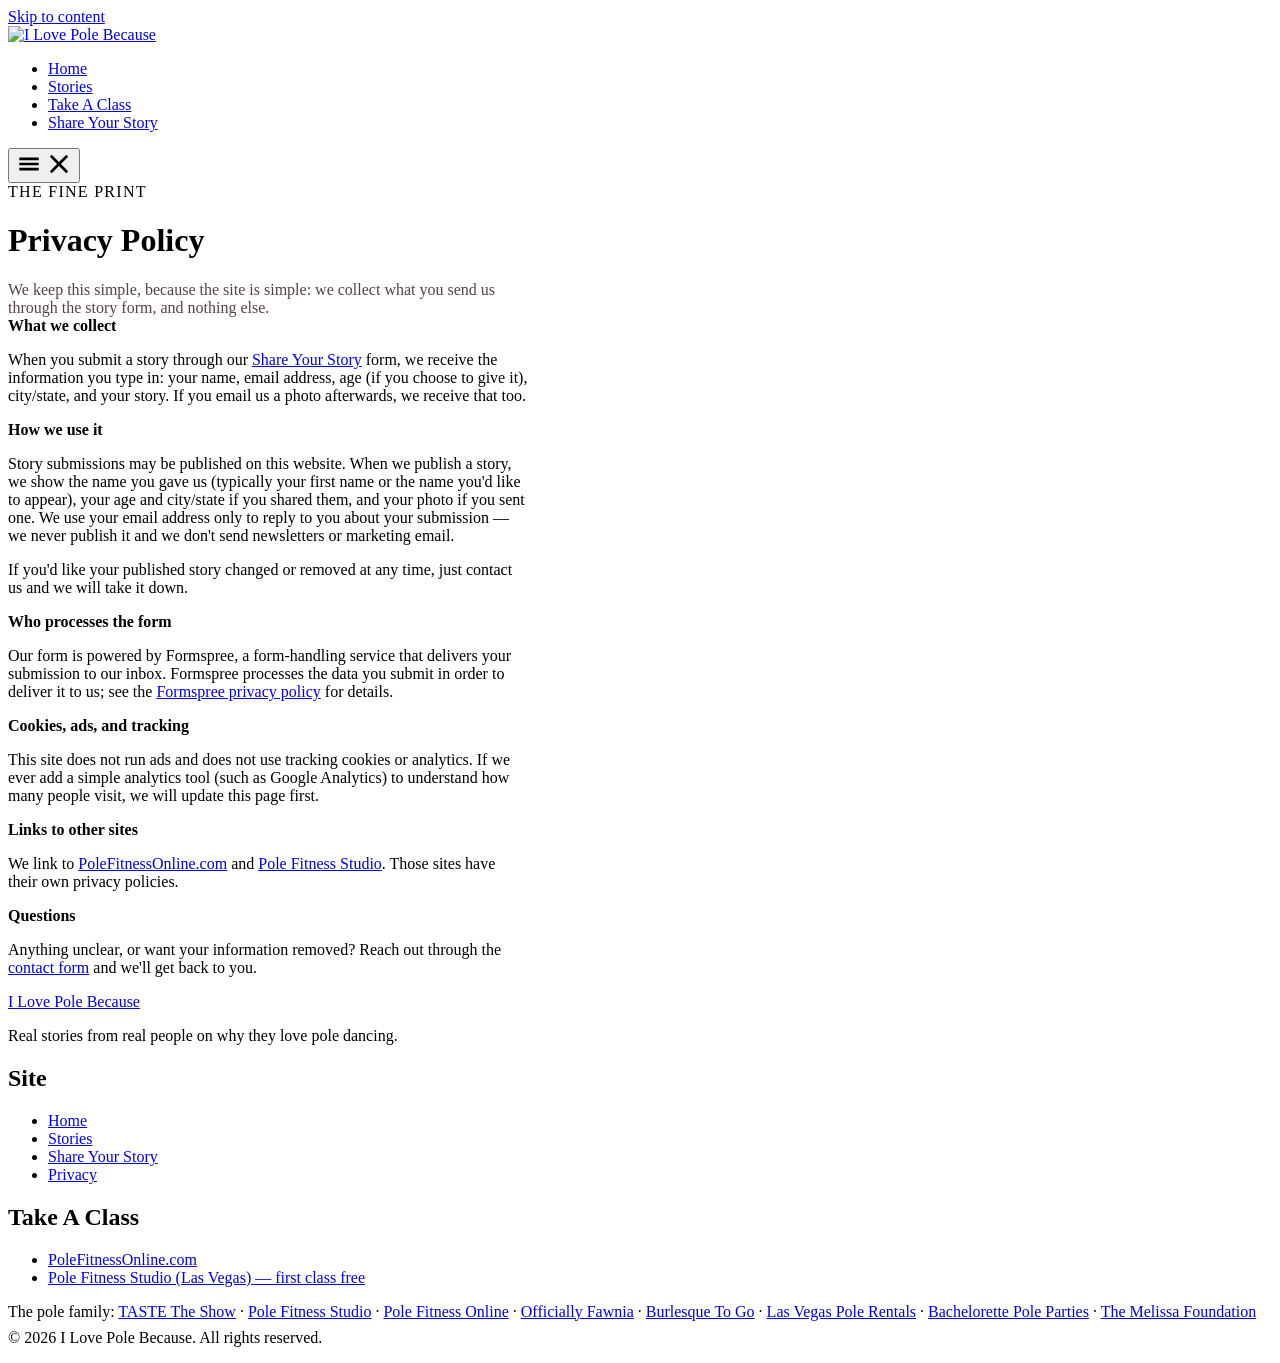
==== privacy/index.html @ bca595fc "Add TASTE and The Melissa Foundation to the pole family - Homepage family grid: TASTE The Show and T" ====
<!DOCTYPE html><html lang=en><head><!-- Google tag (gtag.js) --><script async src="https://www.googletagmanager.com/gtag/js?id=G-2T5BPMNR66"></script><script>window.dataLayer = window.dataLayer || [];function gtag(){dataLayer.push(arguments);}gtag('js', new Date());gtag('config', 'G-2T5BPMNR66');</script><meta charset=utf-8><meta content="width=device-width,initial-scale=1" name=viewport><meta content="IE=edge" http-equiv=X-UA-Compatible><title>Privacy Policy | I Love Pole Because</title><meta content="How ilovepolebecause.com handles story submissions and form data — a plain-language privacy policy for our community story site." name=description><link href=https://ilovepolebecause.com/privacy rel=canonical><meta content=website property=og:type><meta content="Privacy Policy | I Love Pole Because" property=og:title><meta content="How ilovepolebecause.com handles story submissions and form data — a plain-language privacy policy for our community story site." property=og:description><meta content=https://ilovepolebecause.com/privacy property=og:url><meta content=https://ilovepolebecause.com/og-image.png property=og:image><meta content="I Love Pole Because" property=og:site_name><meta content=summary_large_image name=twitter:card><meta content="Privacy Policy | I Love Pole Because" name=twitter:title><meta content="How ilovepolebecause.com handles story submissions and form data — a plain-language privacy policy for our community story site." name=twitter:description><meta content=https://ilovepolebecause.com/og-image.png name=twitter:image><link href=../favicon.svg rel=icon type=image/svg+xml><link href=../apple-touch-icon.png rel=apple-touch-icon sizes=180x180><link href=../site.webmanifest rel=manifest><script type=application/ld+json>{"@context":"https://schema.org","@type":"BreadcrumbList","itemListElement":[{"@type":"ListItem","position":1,"name":"Home","item":"https://ilovepolebecause.com/"},{"@type":"ListItem","position":2,"name":"Privacy Policy","item":"https://ilovepolebecause.com/privacy"}]}</script><meta content="Astro v4.16.19" name=generator><style>.prose[data-astro-cid-fb3qbcs3]{max-width:65ch;padding-top:var(--space-8)}.prose[data-astro-cid-fb3qbcs3] h2[data-astro-cid-fb3qbcs3]{font-size:var(--fs-h3);margin-top:var(--space-10)}.prose[data-astro-cid-fb3qbcs3] p[data-astro-cid-fb3qbcs3]{color:var(--color-text-muted);line-height:var(--lh-loose)}</style><link href=../assets/privacy.CB_iWWo0.css rel=stylesheet><style>.page-hero[data-astro-cid-3zbxo6iv]{padding-block:var(--space-section);background:var(--color-pop-yellow);border-bottom:var(--border-chunky)}.page-hero[data-astro-cid-3zbxo6iv] h1[data-astro-cid-3zbxo6iv]{display:inline-block;color:var(--color-ink)}.eyebrow[data-astro-cid-3zbxo6iv]{margin:0 0 var(--space-2) 0;font-size:var(--fs-sm);font-weight:var(--fw-bold);text-transform:uppercase;letter-spacing:.08em;color:var(--color-ink)}.intro[data-astro-cid-3zbxo6iv]{margin:var(--space-4) 0 0 0;max-width:65ch;font-size:var(--fs-lg);color:#54424b}</style><script type=module>const m=document.documentElement;m.classList.add("js");const u=window.matchMedia("(prefers-reduced-motion: reduce)").matches,a=document.querySelectorAll(".reveal, .reveal-scale, [data-stagger]");if(document.querySelectorAll("[data-stagger]").forEach(e=>{Array.from(e.children).forEach((e,t)=>{e.style.transitionDelay=u?"0ms":80*t+"ms"})}),u||!("IntersectionObserver"in window))a.forEach(e=>e.classList.add("in-view"));else{const e=e=>{e.classList.add("in-view")},t=new IntersectionObserver(n=>{for(const o of n)o.isIntersecting&&(e(o.target),t.unobserve(o.target))},{threshold:0,rootMargin:"0px 0px -6% 0px"});let n=!1;const o=()=>{n=!1;const o=window.innerHeight;a.forEach(n=>{if(n.classList.contains("in-view"))return;const r=n.getBoundingClientRect();r.top<.94*o&&r.bottom>0&&(e(n),t.unobserve(n))})},r=()=>{n||(n=!0,requestAnimationFrame(o))};window.addEventListener("scroll",r,{passive:!0}),window.addEventListener("resize",r,{passive:!0}),window.addEventListener("load",o),setTimeout(o,300),setTimeout(()=>{a.forEach(e)},3500),a.forEach(e=>t.observe(e))}const n=document.getElementById("mobile-nav-toggle"),o=document.getElementById("mobile-nav-drawer");if(o&&o.parentElement!==document.body&&document.body.appendChild(o),n&&o){const e=()=>{n.setAttribute("aria-expanded","false"),n.setAttribute("aria-label","Open menu"),o.setAttribute("hidden",""),document.body.style.overflow=""},t=()=>{n.setAttribute("aria-expanded","true"),n.setAttribute("aria-label","Close menu"),o.removeAttribute("hidden"),document.body.style.overflow="hidden",o.querySelector("a")?.focus()};n.addEventListener("click",()=>{"true"===n.getAttribute("aria-expanded")?e():t()}),o.addEventListener("click",t=>{t.target.closest("a")&&e()}),document.addEventListener("keydown",t=>{"Escape"===t.key&&"true"===n.getAttribute("aria-expanded")&&(e(),n.focus())})}</script><script type=module src=../assets/page.DTIbhfSr.js></script></head><body><a href=#main class=skip-link>Skip to content</a><header class=site-header data-astro-cid-3ef6ksr2><div class=container data-astro-cid-3ef6ksr2><a href=../ class=logo aria-label="I Love Pole Because — home" data-astro-cid-3ef6ksr2><img alt="I Love Pole Because" data-astro-cid-3ef6ksr2 decoding=async height=57 loading=eager src=../assets/logo.DSgeP44o_1ntwhr.webp srcset="../assets/logo.DSgeP44o_ZOX6UU.webp, ../assets/logo.DSgeP44o_1gdWlq.webp 2x" width=200></a><nav aria-label=Primary class=primary-nav data-astro-cid-dmqpwcec><ul data-astro-cid-dmqpwcec><li data-astro-cid-dmqpwcec><a href=../ data-astro-cid-dmqpwcec>Home</a></li><li data-astro-cid-dmqpwcec><a href=../stories data-astro-cid-dmqpwcec>Stories</a></li><li data-astro-cid-dmqpwcec><a href=https://www.polefitnessonline.com rel="noopener noreferrer" target=_blank data-astro-cid-dmqpwcec>Take A Class</a></li><li data-astro-cid-dmqpwcec><a href=../share-your-story class=nav-cta data-astro-cid-dmqpwcec>Share Your Story</a></li></ul></nav><div class=mobile-nav-wrap data-astro-cid-37bvxqo4><button aria-controls=mobile-nav-drawer aria-expanded=false aria-label="Open menu" data-astro-cid-37bvxqo4 id=mobile-nav-toggle type=button><svg aria-hidden=true class=icon-open data-astro-cid-37bvxqo4 height=26 viewBox="0 0 24 24" width=26><path d="M3 6h18v2.5H3zM3 10.75h18v2.5H3zM3 15.5h18V18H3z" data-astro-cid-37bvxqo4 fill=currentColor></path></svg> <svg aria-hidden=true class=icon-close data-astro-cid-37bvxqo4 height=26 viewBox="0 0 24 24" width=26><path d="M5.3 3.5 12 10.2l6.7-6.7 1.8 1.8L13.8 12l6.7 6.7-1.8 1.8L12 13.8l-6.7 6.7-1.8-1.8L10.2 12 3.5 5.3z" data-astro-cid-37bvxqo4 fill=currentColor></path></svg></button><div class=drawer data-astro-cid-37bvxqo4 hidden id=mobile-nav-drawer><nav aria-label="Mobile primary" data-astro-cid-37bvxqo4><ul data-astro-cid-37bvxqo4><li data-astro-cid-37bvxqo4><a href=../ data-astro-cid-37bvxqo4>Home</a></li><li data-astro-cid-37bvxqo4><a href=../stories data-astro-cid-37bvxqo4>Stories</a></li><li data-astro-cid-37bvxqo4><a href=../share-your-story data-astro-cid-37bvxqo4>Share Your Story</a></li><li data-astro-cid-37bvxqo4><a href=https://www.polefitnessonline.com rel="noopener noreferrer" target=_blank data-astro-cid-37bvxqo4>Take A Class</a></li></ul></nav></div></div></div></header><main id=main><header class=page-hero data-astro-cid-3zbxo6iv><div class=container data-astro-cid-3zbxo6iv><p class=eyebrow data-astro-cid-3zbxo6iv>The Fine Print</p><h1 data-astro-cid-3zbxo6iv>Privacy Policy</h1><p class=intro data-astro-cid-3zbxo6iv>We keep this simple, because the site is simple: we collect what you send us through the story form, and nothing else.</p></div></header><section class="container prose reveal" data-astro-cid-fb3qbcs3><h2 data-astro-cid-fb3qbcs3>What we collect</h2><p data-astro-cid-fb3qbcs3>When you submit a story through our <a href=../share-your-story data-astro-cid-fb3qbcs3>Share Your Story</a> form, we receive the information you type in: your name, email address, age (if you choose to give it), city/state, and your story. If you email us a photo afterwards, we receive that too.</p><h2 data-astro-cid-fb3qbcs3>How we use it</h2><p data-astro-cid-fb3qbcs3>Story submissions may be published on this website. When we publish a story, we show the name you gave us (typically your first name or the name you'd like to appear), your age and city/state if you shared them, and your photo if you sent one. We use your email address only to reply to you about your submission — we never publish it and we don't send newsletters or marketing email.</p><p data-astro-cid-fb3qbcs3>If you'd like your published story changed or removed at any time, just contact us and we will take it down.</p><h2 data-astro-cid-fb3qbcs3>Who processes the form</h2><p data-astro-cid-fb3qbcs3>Our form is powered by Formspree, a form-handling service that delivers your submission to our inbox. Formspree processes the data you submit in order to deliver it to us; see the <a href=https://formspree.io/legal/privacy-policy/ rel="noopener noreferrer" target=_blank data-astro-cid-fb3qbcs3>Formspree privacy policy</a> for details.</p><h2 data-astro-cid-fb3qbcs3>Cookies, ads, and tracking</h2><p data-astro-cid-fb3qbcs3>This site does not run ads and does not use tracking cookies or analytics. If we ever add a simple analytics tool (such as Google Analytics) to understand how many people visit, we will update this page first.</p><h2 data-astro-cid-fb3qbcs3>Links to other sites</h2><p data-astro-cid-fb3qbcs3>We link to <a href=https://www.polefitnessonline.com rel="noopener noreferrer" target=_blank data-astro-cid-fb3qbcs3>PoleFitnessOnline.com</a> and <a href=https://polefitnessstudio.com rel="noopener noreferrer" target=_blank data-astro-cid-fb3qbcs3>Pole Fitness Studio</a>. Those sites have their own privacy policies.</p><h2 data-astro-cid-fb3qbcs3>Questions</h2><p data-astro-cid-fb3qbcs3>Anything unclear, or want your information removed? Reach out through the <a href=../share-your-story data-astro-cid-fb3qbcs3>contact form</a> and we'll get back to you.</p></section></main><footer class=site-footer data-astro-cid-sz7xmlte><div class=container data-astro-cid-sz7xmlte><div class=grid data-astro-cid-sz7xmlte><div data-astro-cid-sz7xmlte><a href=../ data-astro-cid-sz7xmlte class=logo>I Love Pole Because</a><p class=tagline data-astro-cid-sz7xmlte>Real stories from real people on why they love pole dancing.</p></div><nav aria-label=Footer data-astro-cid-sz7xmlte><h2 data-astro-cid-sz7xmlte>Site</h2><ul data-astro-cid-sz7xmlte><li data-astro-cid-sz7xmlte><a href=../ data-astro-cid-sz7xmlte>Home</a></li><li data-astro-cid-sz7xmlte><a href=../stories data-astro-cid-sz7xmlte>Stories</a></li><li data-astro-cid-sz7xmlte><a href=../share-your-story data-astro-cid-sz7xmlte>Share Your Story</a></li><li data-astro-cid-sz7xmlte><a href=../privacy data-astro-cid-sz7xmlte>Privacy</a></li></ul></nav><nav aria-label="Take a class" data-astro-cid-sz7xmlte><h2 data-astro-cid-sz7xmlte>Take A Class</h2><ul data-astro-cid-sz7xmlte><li data-astro-cid-sz7xmlte><a href=https://www.polefitnessonline.com data-astro-cid-sz7xmlte rel="noopener noreferrer" target=_blank>PoleFitnessOnline.com</a></li><li data-astro-cid-sz7xmlte><a href=https://polefitnessstudio.com data-astro-cid-sz7xmlte rel="noopener noreferrer" target=_blank>Pole Fitness Studio (Las Vegas) — first class free</a></li></ul></nav></div><p class=copyright data-astro-cid-sz7xmlte style="margin-bottom:0">The pole family: <a href=https://thecreatorie.github.io/thetasteshow/ rel="noopener noreferrer" target=_blank data-astro-cid-sz7xmlte>TASTE The Show</a> · <a href=https://www.polefitnessstudio.com rel="noopener noreferrer" target=_blank data-astro-cid-sz7xmlte>Pole Fitness Studio</a> · <a href=https://www.polefitnessonline.com rel="noopener noreferrer" target=_blank data-astro-cid-sz7xmlte>Pole Fitness Online</a> · <a href=https://www.officiallyfawnia.com rel="noopener noreferrer" target=_blank data-astro-cid-sz7xmlte>Officially Fawnia</a> · <a href=https://burlesquetogo.com rel="noopener noreferrer" target=_blank data-astro-cid-sz7xmlte>Burlesque To Go</a> · <a href=https://lasvegaspolerentals.com rel="noopener noreferrer" target=_blank data-astro-cid-sz7xmlte>Las Vegas Pole Rentals</a> · <a href=https://www.bachelorettepoledancingparties.com rel="noopener noreferrer" target=_blank data-astro-cid-sz7xmlte>Bachelorette Pole Parties</a> · <a href=https://themelissafoundation.org rel="noopener noreferrer" target=_blank data-astro-cid-sz7xmlte>The Melissa Foundation</a></p><p class=copyright data-astro-cid-sz7xmlte style="margin-top:.5rem;padding-top:0;border-top:0">© 2026 I Love Pole Because. All rights reserved.</p></div></footer></body></html>
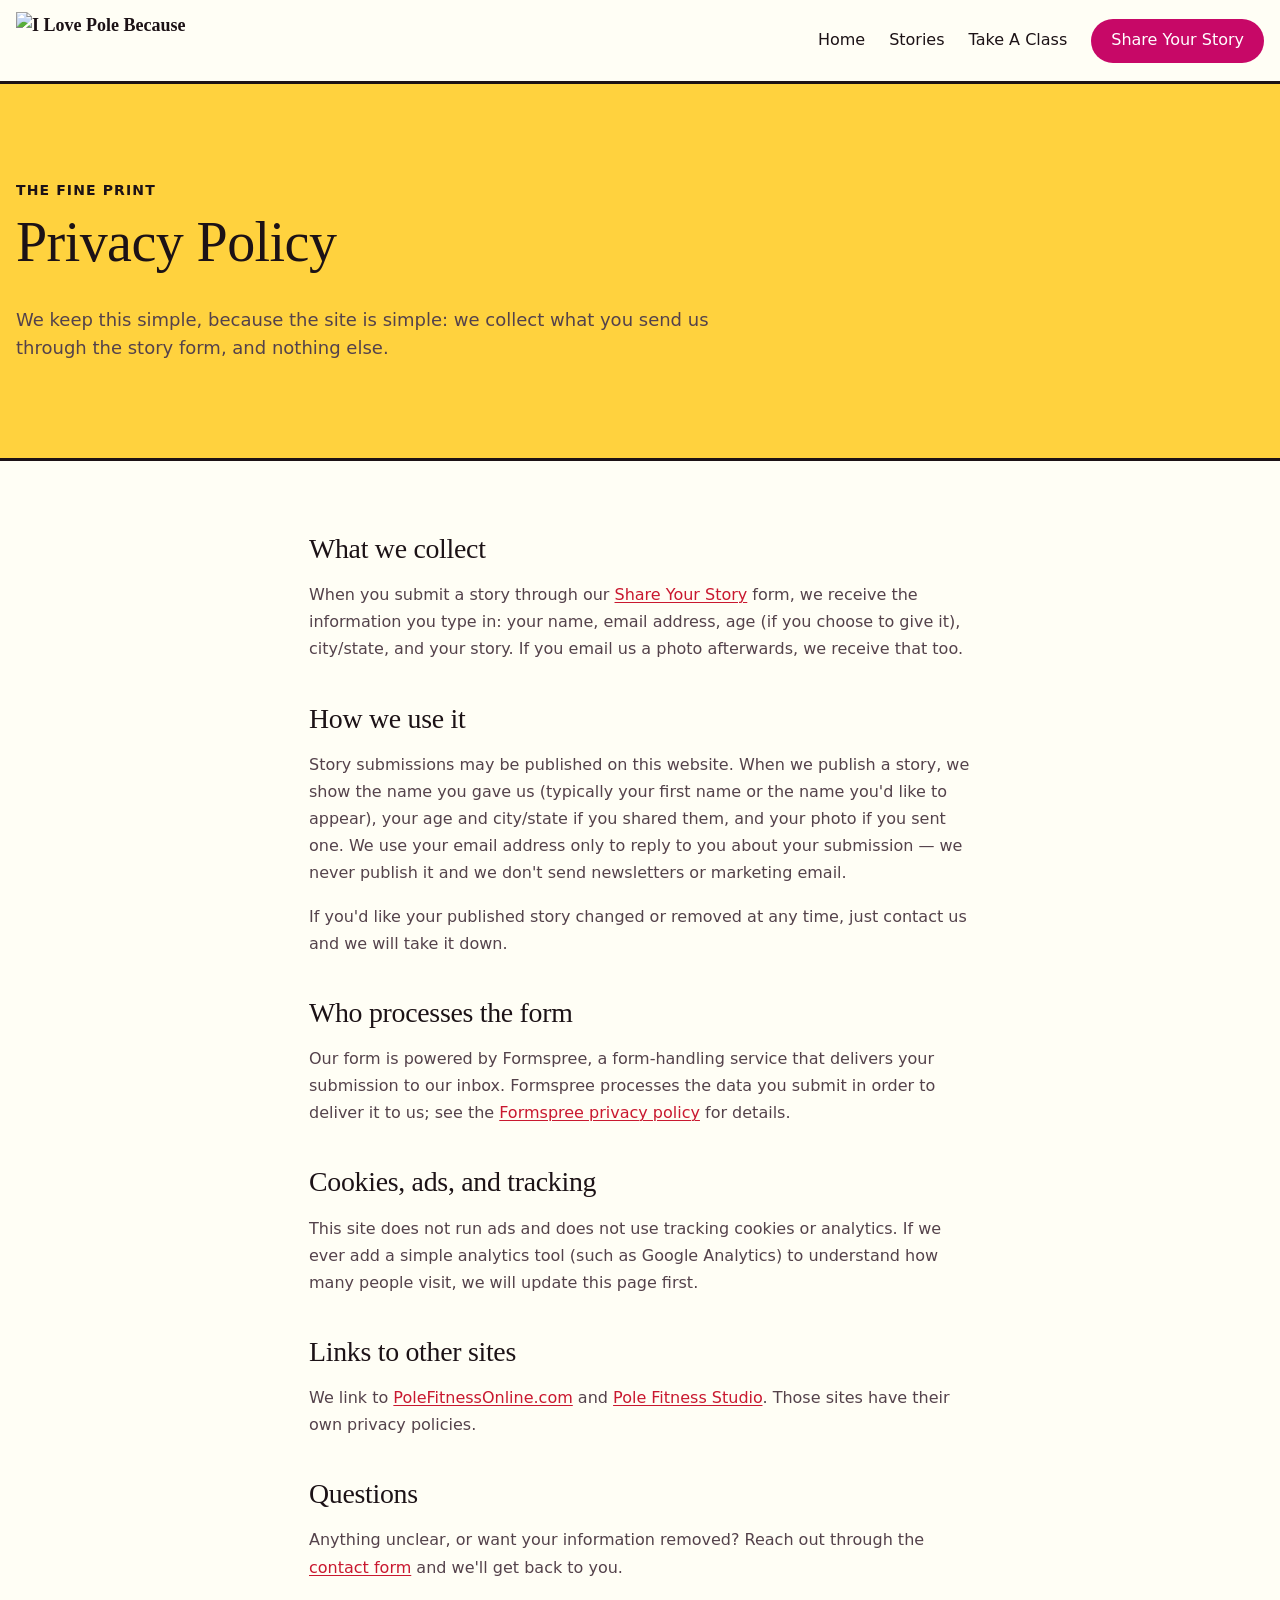
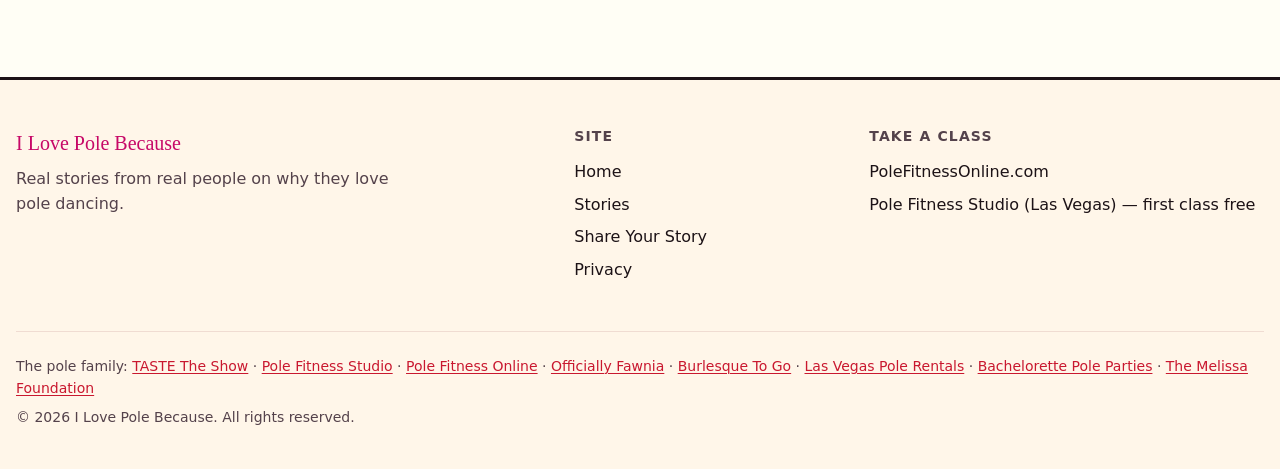
==== commit 31027981: "SEO/a11y/perf: apex sitemap URL, AA eyebrows, defer GA, right-size collage - robots.txt: Sitemap poi" ====
--- a/privacy/index.html
+++ b/privacy/index.html
@@ -1 +1 @@
-<!DOCTYPE html><html lang=en><head><!-- Google tag (gtag.js) --><script async src="https://www.googletagmanager.com/gtag/js?id=G-2T5BPMNR66"></script><script>window.dataLayer = window.dataLayer || [];function gtag(){dataLayer.push(arguments);}gtag('js', new Date());gtag('config', 'G-2T5BPMNR66');</script><meta charset=utf-8><meta content="width=device-width,initial-scale=1" name=viewport><meta content="IE=edge" http-equiv=X-UA-Compatible><title>Privacy Policy | I Love Pole Because</title><meta content="How ilovepolebecause.com handles story submissions and form data — a plain-language privacy policy for our community story site." name=description><link href=https://ilovepolebecause.com/privacy rel=canonical><meta content=website property=og:type><meta content="Privacy Policy | I Love Pole Because" property=og:title><meta content="How ilovepolebecause.com handles story submissions and form data — a plain-language privacy policy for our community story site." property=og:description><meta content=https://ilovepolebecause.com/privacy property=og:url><meta content=https://ilovepolebecause.com/og-image.png property=og:image><meta content="I Love Pole Because" property=og:site_name><meta content=summary_large_image name=twitter:card><meta content="Privacy Policy | I Love Pole Because" name=twitter:title><meta content="How ilovepolebecause.com handles story submissions and form data — a plain-language privacy policy for our community story site." name=twitter:description><meta content=https://ilovepolebecause.com/og-image.png name=twitter:image><link href=../favicon.svg rel=icon type=image/svg+xml><link href=../apple-touch-icon.png rel=apple-touch-icon sizes=180x180><link href=../site.webmanifest rel=manifest><script type=application/ld+json>{"@context":"https://schema.org","@type":"BreadcrumbList","itemListElement":[{"@type":"ListItem","position":1,"name":"Home","item":"https://ilovepolebecause.com/"},{"@type":"ListItem","position":2,"name":"Privacy Policy","item":"https://ilovepolebecause.com/privacy"}]}</script><meta content="Astro v4.16.19" name=generator><style>.prose[data-astro-cid-fb3qbcs3]{max-width:65ch;padding-top:var(--space-8)}.prose[data-astro-cid-fb3qbcs3] h2[data-astro-cid-fb3qbcs3]{font-size:var(--fs-h3);margin-top:var(--space-10)}.prose[data-astro-cid-fb3qbcs3] p[data-astro-cid-fb3qbcs3]{color:var(--color-text-muted);line-height:var(--lh-loose)}</style><link href=../assets/privacy.CB_iWWo0.css rel=stylesheet><style>.page-hero[data-astro-cid-3zbxo6iv]{padding-block:var(--space-section);background:var(--color-pop-yellow);border-bottom:var(--border-chunky)}.page-hero[data-astro-cid-3zbxo6iv] h1[data-astro-cid-3zbxo6iv]{display:inline-block;color:var(--color-ink)}.eyebrow[data-astro-cid-3zbxo6iv]{margin:0 0 var(--space-2) 0;font-size:var(--fs-sm);font-weight:var(--fw-bold);text-transform:uppercase;letter-spacing:.08em;color:var(--color-ink)}.intro[data-astro-cid-3zbxo6iv]{margin:var(--space-4) 0 0 0;max-width:65ch;font-size:var(--fs-lg);color:#54424b}</style><script type=module>const m=document.documentElement;m.classList.add("js");const u=window.matchMedia("(prefers-reduced-motion: reduce)").matches,a=document.querySelectorAll(".reveal, .reveal-scale, [data-stagger]");if(document.querySelectorAll("[data-stagger]").forEach(e=>{Array.from(e.children).forEach((e,t)=>{e.style.transitionDelay=u?"0ms":80*t+"ms"})}),u||!("IntersectionObserver"in window))a.forEach(e=>e.classList.add("in-view"));else{const e=e=>{e.classList.add("in-view")},t=new IntersectionObserver(n=>{for(const o of n)o.isIntersecting&&(e(o.target),t.unobserve(o.target))},{threshold:0,rootMargin:"0px 0px -6% 0px"});let n=!1;const o=()=>{n=!1;const o=window.innerHeight;a.forEach(n=>{if(n.classList.contains("in-view"))return;const r=n.getBoundingClientRect();r.top<.94*o&&r.bottom>0&&(e(n),t.unobserve(n))})},r=()=>{n||(n=!0,requestAnimationFrame(o))};window.addEventListener("scroll",r,{passive:!0}),window.addEventListener("resize",r,{passive:!0}),window.addEventListener("load",o),setTimeout(o,300),setTimeout(()=>{a.forEach(e)},3500),a.forEach(e=>t.observe(e))}const n=document.getElementById("mobile-nav-toggle"),o=document.getElementById("mobile-nav-drawer");if(o&&o.parentElement!==document.body&&document.body.appendChild(o),n&&o){const e=()=>{n.setAttribute("aria-expanded","false"),n.setAttribute("aria-label","Open menu"),o.setAttribute("hidden",""),document.body.style.overflow=""},t=()=>{n.setAttribute("aria-expanded","true"),n.setAttribute("aria-label","Close menu"),o.removeAttribute("hidden"),document.body.style.overflow="hidden",o.querySelector("a")?.focus()};n.addEventListener("click",()=>{"true"===n.getAttribute("aria-expanded")?e():t()}),o.addEventListener("click",t=>{t.target.closest("a")&&e()}),document.addEventListener("keydown",t=>{"Escape"===t.key&&"true"===n.getAttribute("aria-expanded")&&(e(),n.focus())})}</script><script type=module src=../assets/page.DTIbhfSr.js></script></head><body><a href=#main class=skip-link>Skip to content</a><header class=site-header data-astro-cid-3ef6ksr2><div class=container data-astro-cid-3ef6ksr2><a href=../ class=logo aria-label="I Love Pole Because — home" data-astro-cid-3ef6ksr2><img alt="I Love Pole Because" data-astro-cid-3ef6ksr2 decoding=async height=57 loading=eager src=../assets/logo.DSgeP44o_1ntwhr.webp srcset="../assets/logo.DSgeP44o_ZOX6UU.webp, ../assets/logo.DSgeP44o_1gdWlq.webp 2x" width=200></a><nav aria-label=Primary class=primary-nav data-astro-cid-dmqpwcec><ul data-astro-cid-dmqpwcec><li data-astro-cid-dmqpwcec><a href=../ data-astro-cid-dmqpwcec>Home</a></li><li data-astro-cid-dmqpwcec><a href=../stories data-astro-cid-dmqpwcec>Stories</a></li><li data-astro-cid-dmqpwcec><a href=https://www.polefitnessonline.com rel="noopener noreferrer" target=_blank data-astro-cid-dmqpwcec>Take A Class</a></li><li data-astro-cid-dmqpwcec><a href=../share-your-story class=nav-cta data-astro-cid-dmqpwcec>Share Your Story</a></li></ul></nav><div class=mobile-nav-wrap data-astro-cid-37bvxqo4><button aria-controls=mobile-nav-drawer aria-expanded=false aria-label="Open menu" data-astro-cid-37bvxqo4 id=mobile-nav-toggle type=button><svg aria-hidden=true class=icon-open data-astro-cid-37bvxqo4 height=26 viewBox="0 0 24 24" width=26><path d="M3 6h18v2.5H3zM3 10.75h18v2.5H3zM3 15.5h18V18H3z" data-astro-cid-37bvxqo4 fill=currentColor></path></svg> <svg aria-hidden=true class=icon-close data-astro-cid-37bvxqo4 height=26 viewBox="0 0 24 24" width=26><path d="M5.3 3.5 12 10.2l6.7-6.7 1.8 1.8L13.8 12l6.7 6.7-1.8 1.8L12 13.8l-6.7 6.7-1.8-1.8L10.2 12 3.5 5.3z" data-astro-cid-37bvxqo4 fill=currentColor></path></svg></button><div class=drawer data-astro-cid-37bvxqo4 hidden id=mobile-nav-drawer><nav aria-label="Mobile primary" data-astro-cid-37bvxqo4><ul data-astro-cid-37bvxqo4><li data-astro-cid-37bvxqo4><a href=../ data-astro-cid-37bvxqo4>Home</a></li><li data-astro-cid-37bvxqo4><a href=../stories data-astro-cid-37bvxqo4>Stories</a></li><li data-astro-cid-37bvxqo4><a href=../share-your-story data-astro-cid-37bvxqo4>Share Your Story</a></li><li data-astro-cid-37bvxqo4><a href=https://www.polefitnessonline.com rel="noopener noreferrer" target=_blank data-astro-cid-37bvxqo4>Take A Class</a></li></ul></nav></div></div></div></header><main id=main><header class=page-hero data-astro-cid-3zbxo6iv><div class=container data-astro-cid-3zbxo6iv><p class=eyebrow data-astro-cid-3zbxo6iv>The Fine Print</p><h1 data-astro-cid-3zbxo6iv>Privacy Policy</h1><p class=intro data-astro-cid-3zbxo6iv>We keep this simple, because the site is simple: we collect what you send us through the story form, and nothing else.</p></div></header><section class="container prose reveal" data-astro-cid-fb3qbcs3><h2 data-astro-cid-fb3qbcs3>What we collect</h2><p data-astro-cid-fb3qbcs3>When you submit a story through our <a href=../share-your-story data-astro-cid-fb3qbcs3>Share Your Story</a> form, we receive the information you type in: your name, email address, age (if you choose to give it), city/state, and your story. If you email us a photo afterwards, we receive that too.</p><h2 data-astro-cid-fb3qbcs3>How we use it</h2><p data-astro-cid-fb3qbcs3>Story submissions may be published on this website. When we publish a story, we show the name you gave us (typically your first name or the name you'd like to appear), your age and city/state if you shared them, and your photo if you sent one. We use your email address only to reply to you about your submission — we never publish it and we don't send newsletters or marketing email.</p><p data-astro-cid-fb3qbcs3>If you'd like your published story changed or removed at any time, just contact us and we will take it down.</p><h2 data-astro-cid-fb3qbcs3>Who processes the form</h2><p data-astro-cid-fb3qbcs3>Our form is powered by Formspree, a form-handling service that delivers your submission to our inbox. Formspree processes the data you submit in order to deliver it to us; see the <a href=https://formspree.io/legal/privacy-policy/ rel="noopener noreferrer" target=_blank data-astro-cid-fb3qbcs3>Formspree privacy policy</a> for details.</p><h2 data-astro-cid-fb3qbcs3>Cookies, ads, and tracking</h2><p data-astro-cid-fb3qbcs3>This site does not run ads and does not use tracking cookies or analytics. If we ever add a simple analytics tool (such as Google Analytics) to understand how many people visit, we will update this page first.</p><h2 data-astro-cid-fb3qbcs3>Links to other sites</h2><p data-astro-cid-fb3qbcs3>We link to <a href=https://www.polefitnessonline.com rel="noopener noreferrer" target=_blank data-astro-cid-fb3qbcs3>PoleFitnessOnline.com</a> and <a href=https://polefitnessstudio.com rel="noopener noreferrer" target=_blank data-astro-cid-fb3qbcs3>Pole Fitness Studio</a>. Those sites have their own privacy policies.</p><h2 data-astro-cid-fb3qbcs3>Questions</h2><p data-astro-cid-fb3qbcs3>Anything unclear, or want your information removed? Reach out through the <a href=../share-your-story data-astro-cid-fb3qbcs3>contact form</a> and we'll get back to you.</p></section></main><footer class=site-footer data-astro-cid-sz7xmlte><div class=container data-astro-cid-sz7xmlte><div class=grid data-astro-cid-sz7xmlte><div data-astro-cid-sz7xmlte><a href=../ data-astro-cid-sz7xmlte class=logo>I Love Pole Because</a><p class=tagline data-astro-cid-sz7xmlte>Real stories from real people on why they love pole dancing.</p></div><nav aria-label=Footer data-astro-cid-sz7xmlte><h2 data-astro-cid-sz7xmlte>Site</h2><ul data-astro-cid-sz7xmlte><li data-astro-cid-sz7xmlte><a href=../ data-astro-cid-sz7xmlte>Home</a></li><li data-astro-cid-sz7xmlte><a href=../stories data-astro-cid-sz7xmlte>Stories</a></li><li data-astro-cid-sz7xmlte><a href=../share-your-story data-astro-cid-sz7xmlte>Share Your Story</a></li><li data-astro-cid-sz7xmlte><a href=../privacy data-astro-cid-sz7xmlte>Privacy</a></li></ul></nav><nav aria-label="Take a class" data-astro-cid-sz7xmlte><h2 data-astro-cid-sz7xmlte>Take A Class</h2><ul data-astro-cid-sz7xmlte><li data-astro-cid-sz7xmlte><a href=https://www.polefitnessonline.com data-astro-cid-sz7xmlte rel="noopener noreferrer" target=_blank>PoleFitnessOnline.com</a></li><li data-astro-cid-sz7xmlte><a href=https://polefitnessstudio.com data-astro-cid-sz7xmlte rel="noopener noreferrer" target=_blank>Pole Fitness Studio (Las Vegas) — first class free</a></li></ul></nav></div><p class=copyright data-astro-cid-sz7xmlte style="margin-bottom:0">The pole family: <a href=https://thecreatorie.github.io/thetasteshow/ rel="noopener noreferrer" target=_blank data-astro-cid-sz7xmlte>TASTE The Show</a> · <a href=https://www.polefitnessstudio.com rel="noopener noreferrer" target=_blank data-astro-cid-sz7xmlte>Pole Fitness Studio</a> · <a href=https://www.polefitnessonline.com rel="noopener noreferrer" target=_blank data-astro-cid-sz7xmlte>Pole Fitness Online</a> · <a href=https://www.officiallyfawnia.com rel="noopener noreferrer" target=_blank data-astro-cid-sz7xmlte>Officially Fawnia</a> · <a href=https://burlesquetogo.com rel="noopener noreferrer" target=_blank data-astro-cid-sz7xmlte>Burlesque To Go</a> · <a href=https://lasvegaspolerentals.com rel="noopener noreferrer" target=_blank data-astro-cid-sz7xmlte>Las Vegas Pole Rentals</a> · <a href=https://www.bachelorettepoledancingparties.com rel="noopener noreferrer" target=_blank data-astro-cid-sz7xmlte>Bachelorette Pole Parties</a> · <a href=https://themelissafoundation.org rel="noopener noreferrer" target=_blank data-astro-cid-sz7xmlte>The Melissa Foundation</a></p><p class=copyright data-astro-cid-sz7xmlte style="margin-top:.5rem;padding-top:0;border-top:0">© 2026 I Love Pole Because. All rights reserved.</p></div></footer></body></html>+<!DOCTYPE html><html lang=en><head><!-- Google tag (gtag.js), loaded after window load + idle --><script>window.dataLayer=window.dataLayer||[];function gtag(){dataLayer.push(arguments);}gtag('js',new Date());gtag('config', 'G-2T5BPMNR66');(function(){function l(){var s=document.createElement('script');s.async=true;s.src='https://www.googletagmanager.com/gtag/js?id=G-2T5BPMNR66';document.head.appendChild(s)}function i(){'requestIdleCallback' in window?requestIdleCallback(l,{timeout:3000}):setTimeout(l,1500)}document.readyState==='complete'?i():window.addEventListener('load',i,{once:true})})();</script><meta charset=utf-8><meta content="width=device-width,initial-scale=1" name=viewport><meta content="IE=edge" http-equiv=X-UA-Compatible><title>Privacy Policy | I Love Pole Because</title><meta content="How ilovepolebecause.com handles story submissions and form data — a plain-language privacy policy for our community story site." name=description><link href=https://ilovepolebecause.com/privacy rel=canonical><meta content=website property=og:type><meta content="Privacy Policy | I Love Pole Because" property=og:title><meta content="How ilovepolebecause.com handles story submissions and form data — a plain-language privacy policy for our community story site." property=og:description><meta content=https://ilovepolebecause.com/privacy property=og:url><meta content=https://ilovepolebecause.com/og-image.png property=og:image><meta content="I Love Pole Because" property=og:site_name><meta content=summary_large_image name=twitter:card><meta content="Privacy Policy | I Love Pole Because" name=twitter:title><meta content="How ilovepolebecause.com handles story submissions and form data — a plain-language privacy policy for our community story site." name=twitter:description><meta content=https://ilovepolebecause.com/og-image.png name=twitter:image><link href=../favicon.svg rel=icon type=image/svg+xml><link href=../apple-touch-icon.png rel=apple-touch-icon sizes=180x180><link href=../site.webmanifest rel=manifest><script type=application/ld+json>{"@context":"https://schema.org","@type":"BreadcrumbList","itemListElement":[{"@type":"ListItem","position":1,"name":"Home","item":"https://ilovepolebecause.com/"},{"@type":"ListItem","position":2,"name":"Privacy Policy","item":"https://ilovepolebecause.com/privacy"}]}</script><meta content="Astro v4.16.19" name=generator><style>.prose[data-astro-cid-fb3qbcs3]{max-width:65ch;padding-top:var(--space-8)}.prose[data-astro-cid-fb3qbcs3] h2[data-astro-cid-fb3qbcs3]{font-size:var(--fs-h3);margin-top:var(--space-10)}.prose[data-astro-cid-fb3qbcs3] p[data-astro-cid-fb3qbcs3]{color:var(--color-text-muted);line-height:var(--lh-loose)}</style><link as=font crossorigin href=../assets/permanent-marker-latin-400-normal.BF23djCy.woff2 rel=preload type=font/woff2><link href=../assets/privacy.CB_iWWo0.css rel=stylesheet><style>.page-hero[data-astro-cid-3zbxo6iv]{padding-block:var(--space-section);background:var(--color-pop-yellow);border-bottom:var(--border-chunky)}.page-hero[data-astro-cid-3zbxo6iv] h1[data-astro-cid-3zbxo6iv]{display:inline-block;color:var(--color-ink)}.eyebrow[data-astro-cid-3zbxo6iv]{margin:0 0 var(--space-2) 0;font-size:var(--fs-sm);font-weight:var(--fw-bold);text-transform:uppercase;letter-spacing:.08em;color:var(--color-ink)}.intro[data-astro-cid-3zbxo6iv]{margin:var(--space-4) 0 0 0;max-width:65ch;font-size:var(--fs-lg);color:#54424b}</style><script type=module>const m=document.documentElement;m.classList.add("js");const u=window.matchMedia("(prefers-reduced-motion: reduce)").matches,a=document.querySelectorAll(".reveal, .reveal-scale, [data-stagger]");if(document.querySelectorAll("[data-stagger]").forEach(e=>{Array.from(e.children).forEach((e,t)=>{e.style.transitionDelay=u?"0ms":80*t+"ms"})}),u||!("IntersectionObserver"in window))a.forEach(e=>e.classList.add("in-view"));else{const e=e=>{e.classList.add("in-view")},t=new IntersectionObserver(n=>{for(const o of n)o.isIntersecting&&(e(o.target),t.unobserve(o.target))},{threshold:0,rootMargin:"0px 0px -6% 0px"});let n=!1;const o=()=>{n=!1;const o=window.innerHeight;a.forEach(n=>{if(n.classList.contains("in-view"))return;const r=n.getBoundingClientRect();r.top<.94*o&&r.bottom>0&&(e(n),t.unobserve(n))})},r=()=>{n||(n=!0,requestAnimationFrame(o))};window.addEventListener("scroll",r,{passive:!0}),window.addEventListener("resize",r,{passive:!0}),window.addEventListener("load",o),setTimeout(o,300),setTimeout(()=>{a.forEach(n=>{if(n.classList.contains("in-view"))return;n.style.transition="none";n.style.animation="none";Array.from(n.children).forEach(c=>{c.style.transition="none";c.style.animation="none"});e(n)})},3500),a.forEach(e=>t.observe(e))}const n=document.getElementById("mobile-nav-toggle"),o=document.getElementById("mobile-nav-drawer");if(o&&o.parentElement!==document.body&&document.body.appendChild(o),n&&o){const e=()=>{n.setAttribute("aria-expanded","false"),n.setAttribute("aria-label","Open menu"),o.setAttribute("hidden",""),document.body.style.overflow=""},t=()=>{n.setAttribute("aria-expanded","true"),n.setAttribute("aria-label","Close menu"),o.removeAttribute("hidden"),document.body.style.overflow="hidden",o.querySelector("a")?.focus()};n.addEventListener("click",()=>{"true"===n.getAttribute("aria-expanded")?e():t()}),o.addEventListener("click",t=>{t.target.closest("a")&&e()}),document.addEventListener("keydown",t=>{"Escape"===t.key&&"true"===n.getAttribute("aria-expanded")&&(e(),n.focus())})}</script><script type=module src=../assets/page.DTIbhfSr.js></script></head><body><a href=#main class=skip-link>Skip to content</a><header class=site-header data-astro-cid-3ef6ksr2><div class=container data-astro-cid-3ef6ksr2><a href=../ class=logo aria-label="I Love Pole Because — home" data-astro-cid-3ef6ksr2><img alt="I Love Pole Because" data-astro-cid-3ef6ksr2 decoding=async height=57 loading=eager src=../assets/logo.DSgeP44o_1ntwhr.webp srcset="../assets/logo.DSgeP44o_ZOX6UU.webp, ../assets/logo.DSgeP44o_1gdWlq.webp 2x" width=200></a><nav aria-label=Primary class=primary-nav data-astro-cid-dmqpwcec><ul data-astro-cid-dmqpwcec><li data-astro-cid-dmqpwcec><a href=../ data-astro-cid-dmqpwcec>Home</a></li><li data-astro-cid-dmqpwcec><a href=../stories data-astro-cid-dmqpwcec>Stories</a></li><li data-astro-cid-dmqpwcec><a href=https://www.polefitnessonline.com rel="noopener noreferrer" target=_blank data-astro-cid-dmqpwcec>Take A Class</a></li><li data-astro-cid-dmqpwcec><a href=../share-your-story class=nav-cta data-astro-cid-dmqpwcec>Share Your Story</a></li></ul></nav><div class=mobile-nav-wrap data-astro-cid-37bvxqo4><button aria-controls=mobile-nav-drawer aria-expanded=false aria-label="Open menu" data-astro-cid-37bvxqo4 id=mobile-nav-toggle type=button><svg aria-hidden=true class=icon-open data-astro-cid-37bvxqo4 height=26 viewBox="0 0 24 24" width=26><path d="M3 6h18v2.5H3zM3 10.75h18v2.5H3zM3 15.5h18V18H3z" data-astro-cid-37bvxqo4 fill=currentColor></path></svg> <svg aria-hidden=true class=icon-close data-astro-cid-37bvxqo4 height=26 viewBox="0 0 24 24" width=26><path d="M5.3 3.5 12 10.2l6.7-6.7 1.8 1.8L13.8 12l6.7 6.7-1.8 1.8L12 13.8l-6.7 6.7-1.8-1.8L10.2 12 3.5 5.3z" data-astro-cid-37bvxqo4 fill=currentColor></path></svg></button><div class=drawer data-astro-cid-37bvxqo4 hidden id=mobile-nav-drawer><nav aria-label="Mobile primary" data-astro-cid-37bvxqo4><ul data-astro-cid-37bvxqo4><li data-astro-cid-37bvxqo4><a href=../ data-astro-cid-37bvxqo4>Home</a></li><li data-astro-cid-37bvxqo4><a href=../stories data-astro-cid-37bvxqo4>Stories</a></li><li data-astro-cid-37bvxqo4><a href=../share-your-story data-astro-cid-37bvxqo4>Share Your Story</a></li><li data-astro-cid-37bvxqo4><a href=https://www.polefitnessonline.com rel="noopener noreferrer" target=_blank data-astro-cid-37bvxqo4>Take A Class</a></li></ul></nav></div></div></div></header><main id=main><header class=page-hero data-astro-cid-3zbxo6iv><div class=container data-astro-cid-3zbxo6iv><p class=eyebrow data-astro-cid-3zbxo6iv>The Fine Print</p><h1 data-astro-cid-3zbxo6iv>Privacy Policy</h1><p class=intro data-astro-cid-3zbxo6iv>We keep this simple, because the site is simple: we collect what you send us through the story form, and nothing else.</p></div></header><section class="container prose reveal" data-astro-cid-fb3qbcs3><h2 data-astro-cid-fb3qbcs3>What we collect</h2><p data-astro-cid-fb3qbcs3>When you submit a story through our <a href=../share-your-story data-astro-cid-fb3qbcs3>Share Your Story</a> form, we receive the information you type in: your name, email address, age (if you choose to give it), city/state, and your story. If you email us a photo afterwards, we receive that too.</p><h2 data-astro-cid-fb3qbcs3>How we use it</h2><p data-astro-cid-fb3qbcs3>Story submissions may be published on this website. When we publish a story, we show the name you gave us (typically your first name or the name you'd like to appear), your age and city/state if you shared them, and your photo if you sent one. We use your email address only to reply to you about your submission — we never publish it and we don't send newsletters or marketing email.</p><p data-astro-cid-fb3qbcs3>If you'd like your published story changed or removed at any time, just contact us and we will take it down.</p><h2 data-astro-cid-fb3qbcs3>Who processes the form</h2><p data-astro-cid-fb3qbcs3>Our form is powered by Formspree, a form-handling service that delivers your submission to our inbox. Formspree processes the data you submit in order to deliver it to us; see the <a href=https://formspree.io/legal/privacy-policy/ rel="noopener noreferrer" target=_blank data-astro-cid-fb3qbcs3>Formspree privacy policy</a> for details.</p><h2 data-astro-cid-fb3qbcs3>Cookies, ads, and tracking</h2><p data-astro-cid-fb3qbcs3>This site does not run ads and does not use tracking cookies or analytics. If we ever add a simple analytics tool (such as Google Analytics) to understand how many people visit, we will update this page first.</p><h2 data-astro-cid-fb3qbcs3>Links to other sites</h2><p data-astro-cid-fb3qbcs3>We link to <a href=https://www.polefitnessonline.com rel="noopener noreferrer" target=_blank data-astro-cid-fb3qbcs3>PoleFitnessOnline.com</a> and <a href=https://polefitnessstudio.com rel="noopener noreferrer" target=_blank data-astro-cid-fb3qbcs3>Pole Fitness Studio</a>. Those sites have their own privacy policies.</p><h2 data-astro-cid-fb3qbcs3>Questions</h2><p data-astro-cid-fb3qbcs3>Anything unclear, or want your information removed? Reach out through the <a href=../share-your-story data-astro-cid-fb3qbcs3>contact form</a> and we'll get back to you.</p></section></main><footer class=site-footer data-astro-cid-sz7xmlte><div class=container data-astro-cid-sz7xmlte><div class=grid data-astro-cid-sz7xmlte><div data-astro-cid-sz7xmlte><a href=../ data-astro-cid-sz7xmlte class=logo>I Love Pole Because</a><p class=tagline data-astro-cid-sz7xmlte>Real stories from real people on why they love pole dancing.</p></div><nav aria-label=Footer data-astro-cid-sz7xmlte><h2 data-astro-cid-sz7xmlte>Site</h2><ul data-astro-cid-sz7xmlte><li data-astro-cid-sz7xmlte><a href=../ data-astro-cid-sz7xmlte>Home</a></li><li data-astro-cid-sz7xmlte><a href=../stories data-astro-cid-sz7xmlte>Stories</a></li><li data-astro-cid-sz7xmlte><a href=../share-your-story data-astro-cid-sz7xmlte>Share Your Story</a></li><li data-astro-cid-sz7xmlte><a href=../privacy data-astro-cid-sz7xmlte>Privacy</a></li></ul></nav><nav aria-label="Take a class" data-astro-cid-sz7xmlte><h2 data-astro-cid-sz7xmlte>Take A Class</h2><ul data-astro-cid-sz7xmlte><li data-astro-cid-sz7xmlte><a href=https://www.polefitnessonline.com data-astro-cid-sz7xmlte rel="noopener noreferrer" target=_blank>PoleFitnessOnline.com</a></li><li data-astro-cid-sz7xmlte><a href=https://polefitnessstudio.com data-astro-cid-sz7xmlte rel="noopener noreferrer" target=_blank>Pole Fitness Studio (Las Vegas) — first class free</a></li></ul></nav></div><p class=copyright data-astro-cid-sz7xmlte style="margin-bottom:0">The pole family: <a href=https://tastetheshow.com/ rel="noopener noreferrer" target=_blank data-astro-cid-sz7xmlte>TASTE The Show</a> · <a href=https://www.polefitnessstudio.com rel="noopener noreferrer" target=_blank data-astro-cid-sz7xmlte>Pole Fitness Studio</a> · <a href=https://www.polefitnessonline.com rel="noopener noreferrer" target=_blank data-astro-cid-sz7xmlte>Pole Fitness Online</a> · <a href=https://www.officiallyfawnia.com rel="noopener noreferrer" target=_blank data-astro-cid-sz7xmlte>Officially Fawnia</a> · <a href=https://burlesquetogo.com rel="noopener noreferrer" target=_blank data-astro-cid-sz7xmlte>Burlesque To Go</a> · <a href=https://lasvegaspolerentals.com rel="noopener noreferrer" target=_blank data-astro-cid-sz7xmlte>Las Vegas Pole Rentals</a> · <a href=https://www.bachelorettepoledancingparties.com rel="noopener noreferrer" target=_blank data-astro-cid-sz7xmlte>Bachelorette Pole Parties</a> · <a href=https://themelissafoundation.org rel="noopener noreferrer" target=_blank data-astro-cid-sz7xmlte>The Melissa Foundation</a></p><p class=copyright data-astro-cid-sz7xmlte style="margin-top:.5rem;padding-top:0;border-top:0">© 2026 I Love Pole Because. All rights reserved.</p></div></footer></body></html>
